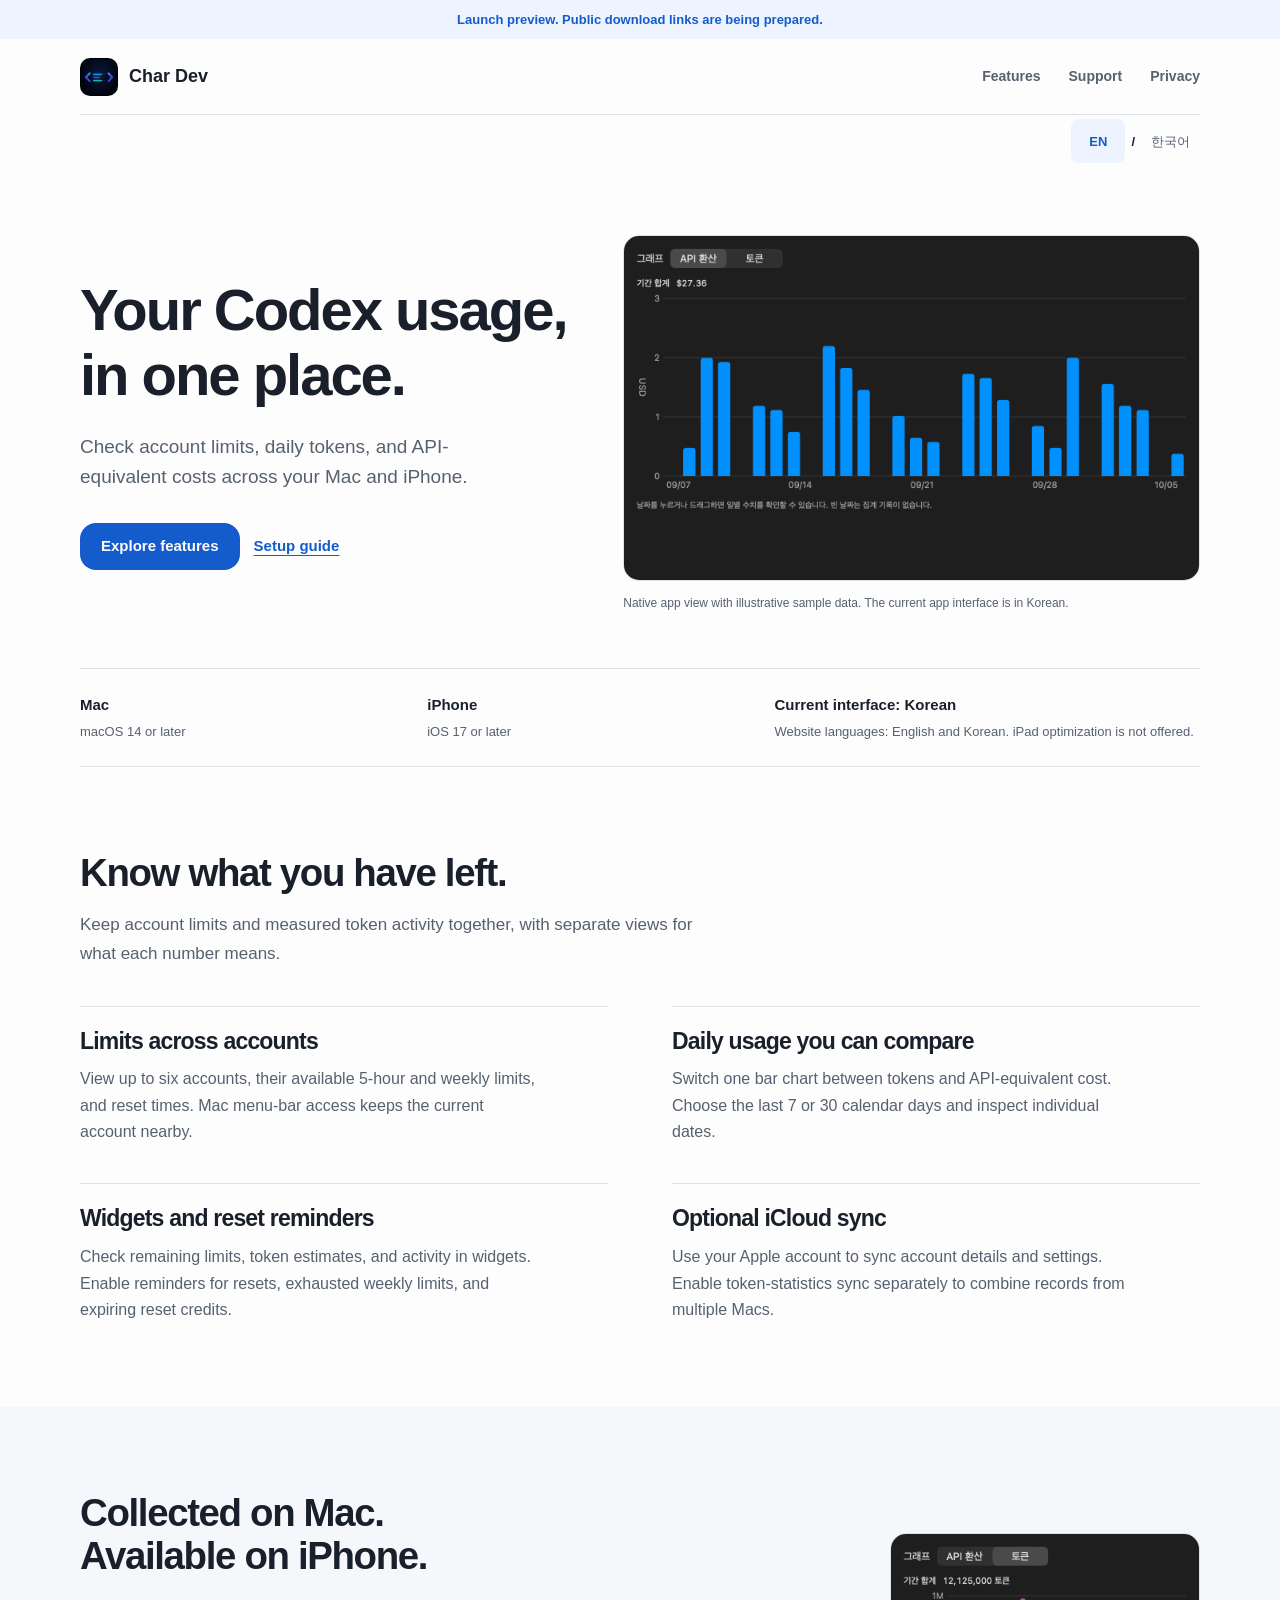
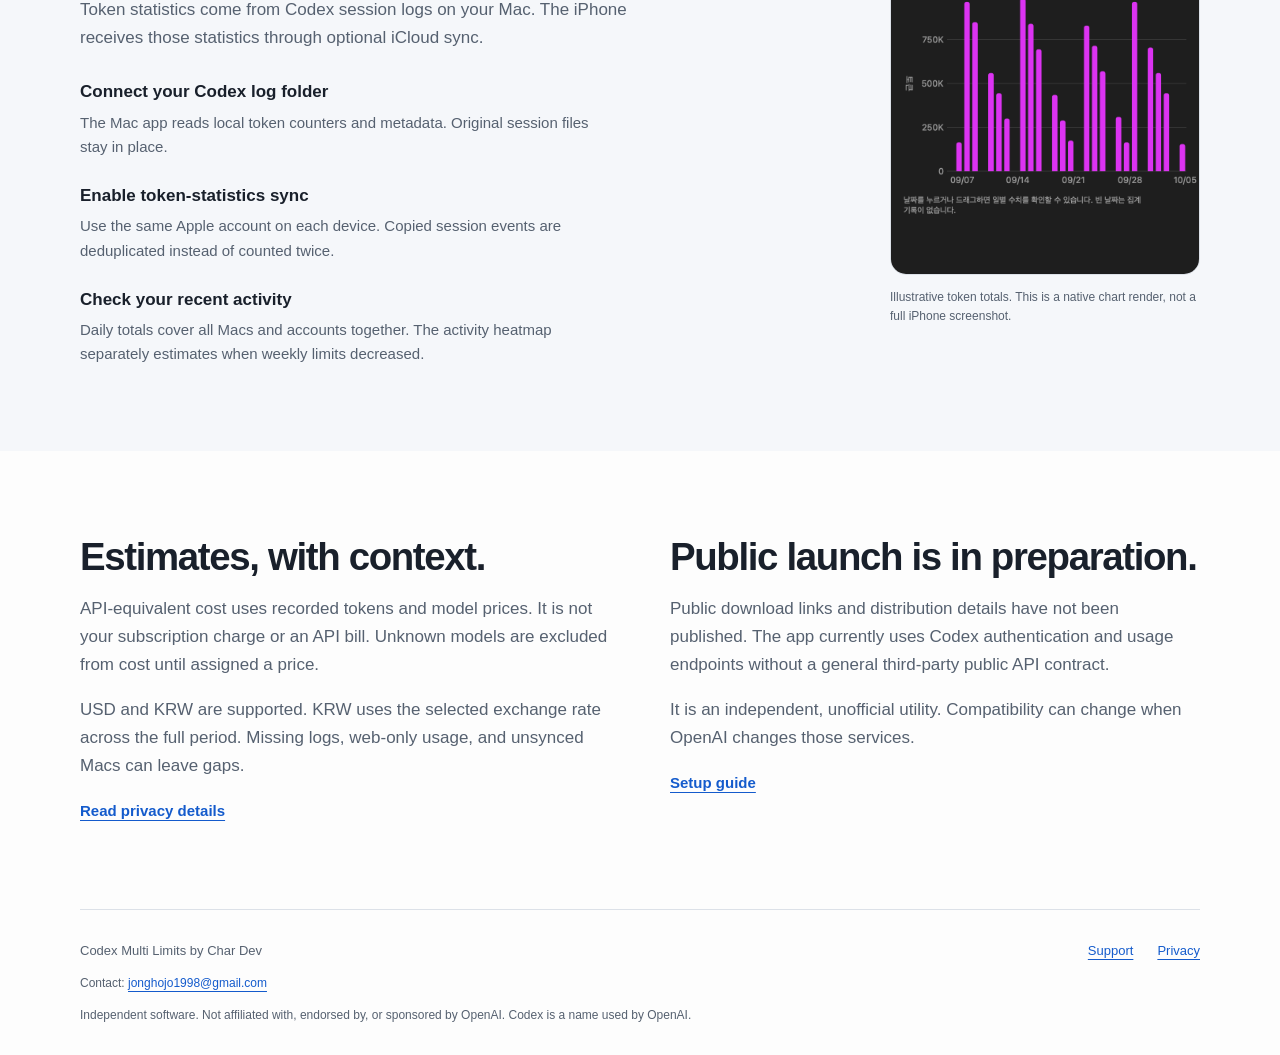
==== index.html @ 6130bead "Add bilingual CodexMultiLimits website" ====
<!doctype html>
<html lang="en">
<head>
  <meta charset="utf-8">
  <meta name="viewport" content="width=device-width, initial-scale=1">
  <meta name="description" content="Codex Multi Limits is an independent Mac and iPhone utility for account limits, daily tokens, and API-equivalent cost estimates. Public launch is being prepared.">
  <title>Codex Multi Limits | Char Dev</title>
  <link rel="icon" type="image/png" href="assets/app-icon.png">
  <link rel="stylesheet" href="assets/site.css">
  <link rel="alternate" hreflang="en" href="index.html">
  <link rel="alternate" hreflang="ko" href="ko/index.html">
</head>
<body>
  <a class="skip" href="#main">Skip to content</a>
  <div class="draft-bar">Launch preview. Public download links are being prepared.</div>
  <header class="header wrap">
    <a class="brand" href="index.html" aria-label="Char Dev home"><img src="assets/app-icon.png" width="180" height="180" alt=""><span>Char Dev</span></a>
    <nav aria-label="Main navigation"><a class="nav-features" href="#features">Features</a><a href="support.html">Support</a><a href="privacy.html">Privacy</a></nav>
  </header>
  <nav class="language-bar wrap" aria-label="Website language"><a href="index.html" lang="en" hreflang="en" aria-current="true">EN</a><span aria-hidden="true">/</span><a href="ko/index.html" lang="ko" hreflang="ko">한국어</a></nav>
  <main id="main">
    <section class="hero wrap" aria-labelledby="hero-title">
      <div class="hero-copy">
        <h1 id="hero-title">Your Codex usage,<br>in one place.</h1>
        <p>Check account limits, daily tokens, and API-equivalent costs across your Mac and iPhone.</p>
        <div class="actions"><a class="button" href="#features">Explore features</a><a class="quiet-link" href="support.html">Setup guide</a></div>
      </div>
      <figure>
        <div class="product-image"><img src="assets/sample-api-chart.png" width="1440" height="860" alt="Native daily API-equivalent cost chart with independent blue bars over 30 days, using illustrative sample data." fetchpriority="high"></div>
        <figcaption>Native app view with illustrative sample data. The current app interface is in Korean.</figcaption>
      </figure>
    </section>
    <div class="compatibility wrap" aria-label="Compatibility and current language">
      <div><strong>Mac</strong><span>macOS 14 or later</span></div>
      <div><strong>iPhone</strong><span>iOS 17 or later</span></div>
      <div><strong>Current interface: Korean</strong><span>Website languages: English and Korean. iPad optimization is not offered.</span></div>
    </div>
    <section class="section wrap" id="features" aria-labelledby="features-title">
      <div class="section-intro"><h2 id="features-title">Know what you have left.</h2><p>Keep account limits and measured token activity together, with separate views for what each number means.</p></div>
      <div class="features">
        <article class="feature"><h3>Limits across accounts</h3><p>View up to six accounts, their available 5-hour and weekly limits, and reset times. Mac menu-bar access keeps the current account nearby.</p></article>
        <article class="feature"><h3>Daily usage you can compare</h3><p>Switch one bar chart between tokens and API-equivalent cost. Choose the last 7 or 30 calendar days and inspect individual dates.</p></article>
        <article class="feature"><h3>Widgets and reset reminders</h3><p>Check remaining limits, token estimates, and activity in widgets. Enable reminders for resets, exhausted weekly limits, and expiring reset credits.</p></article>
        <article class="feature"><h3>Optional iCloud sync</h3><p>Use your Apple account to sync account details and settings. Enable token-statistics sync separately to combine records from multiple Macs.</p></article>
      </div>
    </section>
    <section class="section workflow" aria-labelledby="workflow-title">
      <div class="wrap workflow-grid">
        <div class="workflow-copy"><h2 id="workflow-title">Collected on Mac.<br>Available on iPhone.</h2><p>Token statistics come from Codex session logs on your Mac. The iPhone receives those statistics through optional iCloud sync.</p>
          <ul class="steps">
            <li><strong>Connect your Codex log folder</strong><span>The Mac app reads local token counters and metadata. Original session files stay in place.</span></li>
            <li><strong>Enable token-statistics sync</strong><span>Use the same Apple account on each device. Copied session events are deduplicated instead of counted twice.</span></li>
            <li><strong>Check your recent activity</strong><span>Daily totals cover all Macs and accounts together. The activity heatmap separately estimates when weekly limits decreased.</span></li>
          </ul>
        </div>
        <figure class="phone-figure"><div class="product-image"><img src="assets/sample-token-chart.png" width="780" height="860" alt="Native 30-day token bar chart with illustrative sample data at a narrow layout width." loading="lazy"></div><figcaption>Illustrative token totals. This is a native chart render, not a full iPhone screenshot.</figcaption></figure>
      </div>
    </section>
    <section class="section wrap notes" aria-label="Estimates and availability">
      <div><h2>Estimates, with context.</h2><p>API-equivalent cost uses recorded tokens and model prices. It is not your subscription charge or an API bill. Unknown models are excluded from cost until assigned a price.</p><p>USD and KRW are supported. KRW uses the selected exchange rate across the full period. Missing logs, web-only usage, and unsynced Macs can leave gaps.</p><a href="privacy.html">Read privacy details</a></div>
      <div><h2>Public launch is in preparation.</h2><p>Public download links and distribution details have not been published. The app currently uses Codex authentication and usage endpoints without a general third-party public API contract.</p><p>It is an independent, unofficial utility. Compatibility can change when OpenAI changes those services.</p><a href="support.html">Setup guide</a></div>
    </section>
  </main>
  <footer class="footer wrap"><div class="footer-top"><span>Codex Multi Limits by Char Dev</span><div class="footer-links"><a href="support.html">Support</a><a href="privacy.html">Privacy</a></div></div><p>Contact: <a href="mailto:jonghojo1998@gmail.com">jonghojo1998@gmail.com</a></p><p>Independent software. Not affiliated with, endorsed by, or sponsored by OpenAI. Codex is a name used by OpenAI.</p></footer>
</body>
</html>
---- assets/site.css ----
/* Native CSS, Apple utility aesthetic. Dials: variance 4 / motion 2 / density 3.
   A single soft radius applies to controls and framed product images. */
:root { color-scheme: light dark; --bg: #fdfdfd; --surface: #f5f7fa; --text: #19202b; --muted: #566170; --line: #dce1e8; --accent: #145bcc; --accent-soft: #edf4ff; --radius: 16px; }
* { box-sizing: border-box; }
html { scroll-behavior: smooth; }
body { margin: 0; background: var(--bg); color: var(--text); font-family: -apple-system, BlinkMacSystemFont, "Segoe UI", sans-serif; font-size: 17px; line-height: 1.65; -webkit-font-smoothing: antialiased; }
a { color: var(--accent); text-decoration-thickness: 1px; text-underline-offset: 4px; }
a:hover { text-decoration-thickness: 2px; }
a:focus-visible, summary:focus-visible { outline: 3px solid var(--accent); outline-offset: 5px; border-radius: 4px; }
img { display: block; max-width: 100%; height: auto; }
h1, h2, h3, p, figure { margin: 0; }
h1, h2, h3 { line-height: 1.12; letter-spacing: -.035em; }
h1 { font-size: clamp(36px, 4.6vw, 58px); font-weight: 680; }
h2 { font-size: clamp(29px, 3vw, 40px); font-weight: 650; }
h3 { font-size: 23px; font-weight: 650; }
p + p { margin-top: 18px; }
.wrap { width: min(1120px, calc(100% - 64px)); margin-inline: auto; }
.skip { position: absolute; left: 20px; top: -80px; padding: 10px 16px; background: var(--bg); z-index: 2; }
.skip:focus { top: 10px; }
.draft-bar { padding: 9px 24px; text-align: center; font-size: 13px; font-weight: 550; color: var(--accent); background: var(--accent-soft); }
.header { display: flex; align-items: center; justify-content: space-between; gap: 24px; height: 76px; border-bottom: 1px solid var(--line); }
.brand { display: flex; align-items: center; gap: 11px; color: var(--text); text-decoration: none; font-size: 18px; font-weight: 660; white-space: nowrap; }
.brand img { width: 38px; height: 38px; border-radius: 10px; }
nav { display: flex; align-items: center; gap: 28px; font-size: 14px; font-weight: 550; }
nav a { color: var(--muted); text-decoration: none; }
nav a:hover, nav a[aria-current="page"] { color: var(--accent); }
.language-bar { display: flex; justify-content: flex-end; gap: 6px; height: 52px; font-size: 13px; }
.language-bar a { display: inline-flex; align-items: center; justify-content: center; min-width: 54px; min-height: 44px; padding: 3px 10px; border-radius: 8px; }
.language-bar a[aria-current="true"] { background: var(--accent-soft); color: var(--accent); font-weight: 700; }
.hero { display: grid; grid-template-columns: .92fr 1.08fr; align-items: center; gap: 52px; padding-block: 68px 56px; }
.hero-copy p { margin-top: 24px; max-width: 420px; color: var(--muted); font-size: 19px; line-height: 1.6; }
.actions { display: flex; flex-wrap: wrap; gap: 14px; align-items: center; margin-top: 30px; }
.button { display: inline-flex; align-items: center; justify-content: center; padding: 11px 21px; border-radius: var(--radius); color: #fdfdfd; background: var(--accent); font-size: 15px; font-weight: 650; text-decoration: none; white-space: nowrap; transition: transform .15s ease; }
.button:hover { text-decoration: none; transform: translateY(-1px); }
.button:active { transform: translateY(1px); }
.quiet-link { font-size: 15px; font-weight: 600; }
.product-image { overflow: hidden; border: 1px solid var(--line); border-radius: var(--radius); background: #202020; }
figcaption { padding-top: 13px; color: var(--muted); font-size: 12px; line-height: 1.55; }
.compatibility { display: grid; grid-template-columns: 1fr 1fr 1.35fr; gap: 32px; padding-block: 24px; border-top: 1px solid var(--line); border-bottom: 1px solid var(--line); }
.compatibility strong { display: block; font-size: 15px; }
.compatibility span { display: block; margin-top: 3px; color: var(--muted); font-size: 13px; }
.section { padding-block: 84px; scroll-margin-top: 32px; }
.section-intro { max-width: 650px; }
.section-intro p { margin-top: 17px; color: var(--muted); }
.features { display: grid; grid-template-columns: 1fr 1fr; gap: 38px 64px; margin-top: 38px; }
.feature { padding-top: 22px; border-top: 1px solid var(--line); }
.feature p { margin-top: 12px; color: var(--muted); font-size: 16px; max-width: 460px; }
.workflow { background: var(--surface); }
.workflow-grid { display: grid; grid-template-columns: 1.3fr .7fr; align-items: center; gap: 100px; }
.workflow-copy > p { margin-top: 19px; color: var(--muted); max-width: 590px; }
.steps { padding: 0; margin: 26px 0 0; list-style: none; }
.steps li { margin-top: 22px; }
.steps strong { display: block; font-size: 17px; }
.steps span { display: block; color: var(--muted); font-size: 15px; margin-top: 4px; max-width: 540px; }
.phone-figure { max-width: 310px; justify-self: end; }
.notes { display: grid; grid-template-columns: 1fr 1fr; gap: 60px; }
.notes p { margin-top: 17px; color: var(--muted); }
.notes a { display: inline-block; margin-top: 19px; font-size: 15px; font-weight: 600; }
.footer { padding-block: 30px; border-top: 1px solid var(--line); color: var(--muted); font-size: 13px; }
.footer-top { display: flex; justify-content: space-between; gap: 24px; }
.footer-links { display: flex; gap: 24px; }
.footer p { max-width: 730px; margin-top: 12px; font-size: 12px; }
.document { width: min(800px, calc(100% - 64px)); margin-inline: auto; padding-block: 62px 84px; }
.document h1 { font-size: clamp(36px, 5vw, 48px); }
.document .lead { margin-top: 20px; color: var(--muted); font-size: 19px; }
.document section { margin-top: 42px; scroll-margin-top: 30px; }
.document h2 { font-size: 26px; margin-bottom: 18px; }
.document h3 { font-size: 20px; margin-bottom: 8px; }
.document ul, .document ol { padding-left: 24px; }
.document li + li { margin-top: 10px; }
.notice { margin-top: 26px; padding: 18px 22px; border-radius: var(--radius); background: var(--accent-soft); font-size: 15px; }
.notice strong { color: var(--accent); }
details { padding-block: 20px; border-bottom: 1px solid var(--line); }
summary { font-size: 18px; font-weight: 600; cursor: pointer; }
details p { margin-top: 16px; color: var(--muted); }
code { font-size: .9em; background: var(--surface); padding: 2px 5px; border-radius: 4px; }
.table-scroll { overflow-x: auto; margin-block: 22px; }
table { width: 100%; border-collapse: collapse; font-size: 15px; }
th, td { text-align: left; vertical-align: top; padding: 14px 12px; border-bottom: 1px solid var(--line); }
th { font-weight: 650; }
td:first-child { width: 28%; font-weight: 600; }
.fine { color: var(--muted); font-size: 14px; }
@media (prefers-color-scheme: dark) {
  :root { --bg: #161b23; --surface: #1f2631; --text: #eef2f8; --muted: #b0bccb; --line: #354151; --accent: #83b2ff; --accent-soft: #21344e; }
  .button { color: #10223d; }
}
@media (max-width: 767px) {
  .wrap, .document { width: calc(100% - 40px); }
  .header { height: 70px; gap: 15px; }
  .brand { font-size: 15px; gap: 8px; }
  .brand img { width: 31px; height: 31px; }
  nav { gap: 16px; font-size: 13px; }
  .nav-features { display: none; }
  .hero { grid-template-columns: 1fr; gap: 34px; padding-block: 42px; }
  .hero-copy p { font-size: 17px; margin-top: 20px; }
  .actions { margin-top: 24px; }
  .compatibility { grid-template-columns: 1fr 1fr; gap: 20px; padding-block: 22px; }
  .compatibility div:last-child { grid-column: 1 / -1; }
  .section { padding-block: 54px; }
  .features, .notes { grid-template-columns: 1fr; gap: 28px; }
  .features { margin-top: 26px; }
  .workflow-grid { grid-template-columns: 1fr; gap: 34px; }
  .phone-figure { justify-self: center; width: min(100%, 310px); }
  .footer-top { flex-direction: column; gap: 14px; }
  .document { padding-block: 40px 60px; }
  .document .lead { font-size: 17px; }
  .draft-bar { padding-inline: 18px; font-size: 12px; }
}
@media (max-width: 360px) { .brand span { max-width: 140px; overflow: hidden; text-overflow: ellipsis; } nav { gap: 12px; } }
@media (prefers-reduced-motion: reduce) { html { scroll-behavior: auto; } .button { transition: none; } }
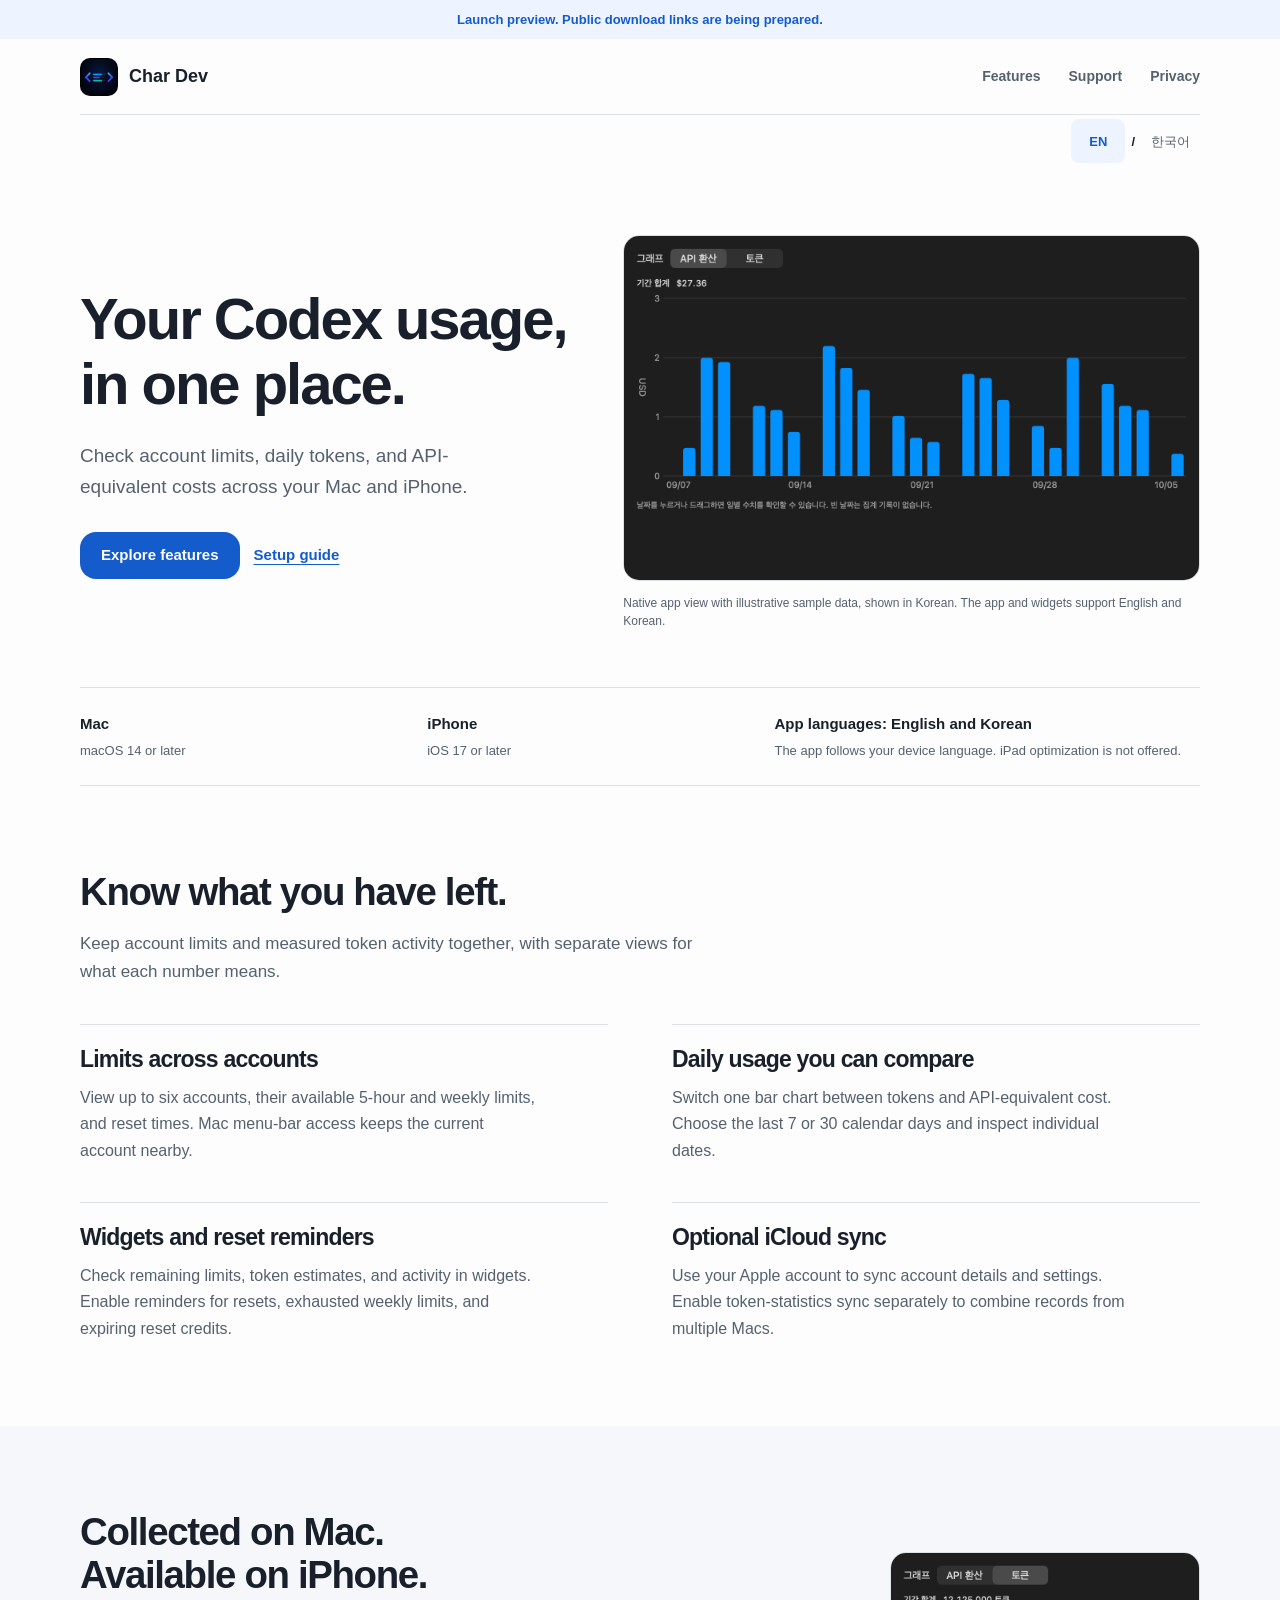
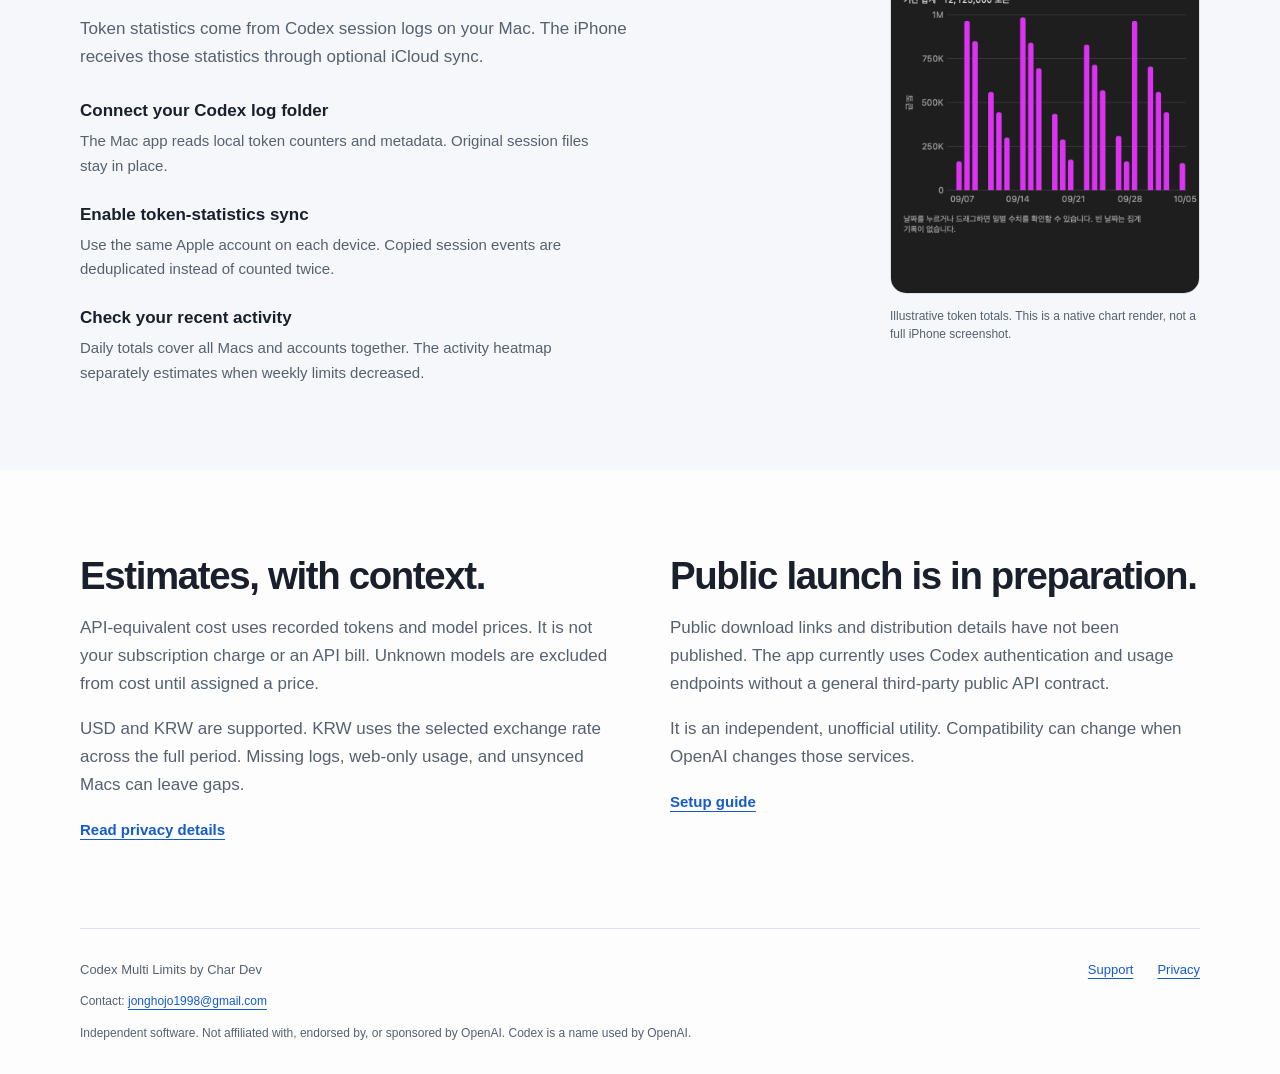
==== commit ae0910d0: "Update app language support and privacy details" ====
--- a/index.html
+++ b/index.html
@@ -27,13 +27,13 @@
       </div>
       <figure>
         <div class="product-image"><img src="assets/sample-api-chart.png" width="1440" height="860" alt="Native daily API-equivalent cost chart with independent blue bars over 30 days, using illustrative sample data." fetchpriority="high"></div>
-        <figcaption>Native app view with illustrative sample data. The current app interface is in Korean.</figcaption>
+        <figcaption>Native app view with illustrative sample data, shown in Korean. The app and widgets support English and Korean.</figcaption>
       </figure>
     </section>
     <div class="compatibility wrap" aria-label="Compatibility and current language">
       <div><strong>Mac</strong><span>macOS 14 or later</span></div>
       <div><strong>iPhone</strong><span>iOS 17 or later</span></div>
-      <div><strong>Current interface: Korean</strong><span>Website languages: English and Korean. iPad optimization is not offered.</span></div>
+      <div><strong>App languages: English and Korean</strong><span>The app follows your device language. iPad optimization is not offered.</span></div>
     </div>
     <section class="section wrap" id="features" aria-labelledby="features-title">
       <div class="section-intro"><h2 id="features-title">Know what you have left.</h2><p>Keep account limits and measured token activity together, with separate views for what each number means.</p></div>
